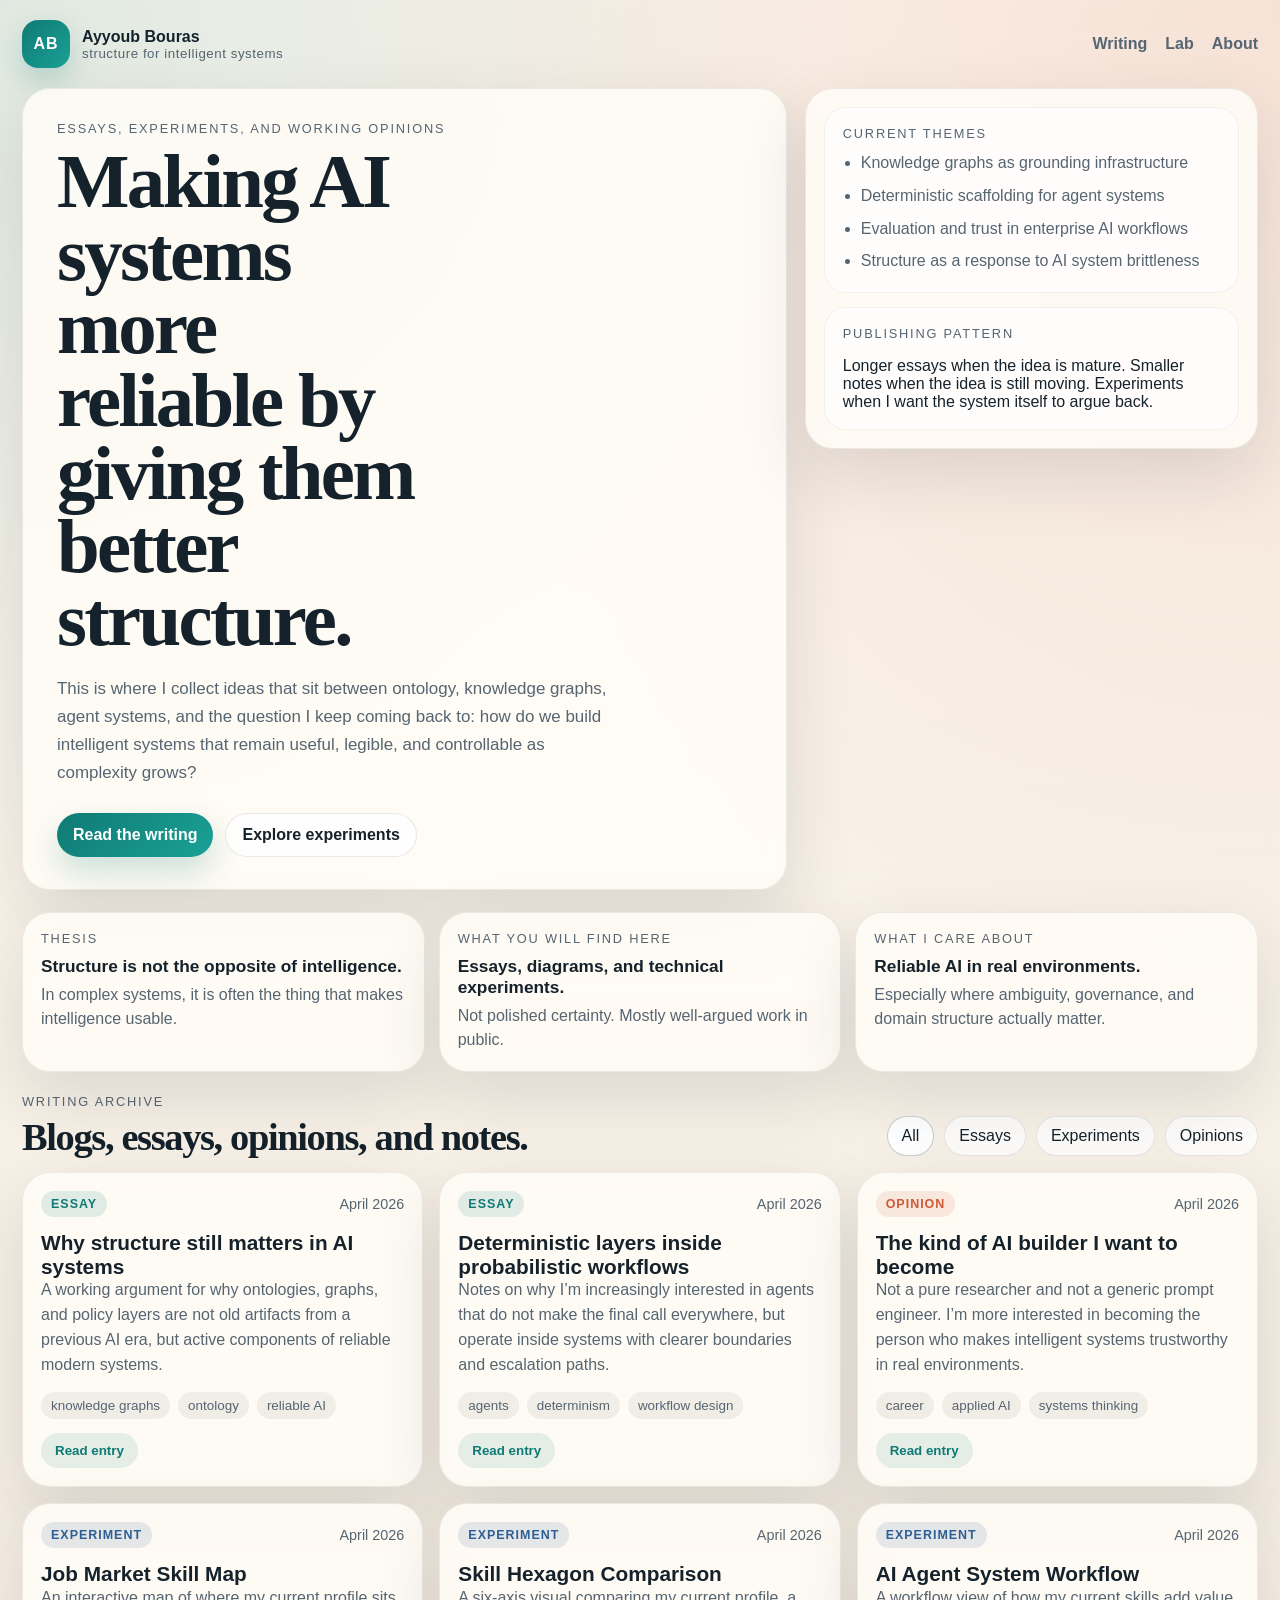
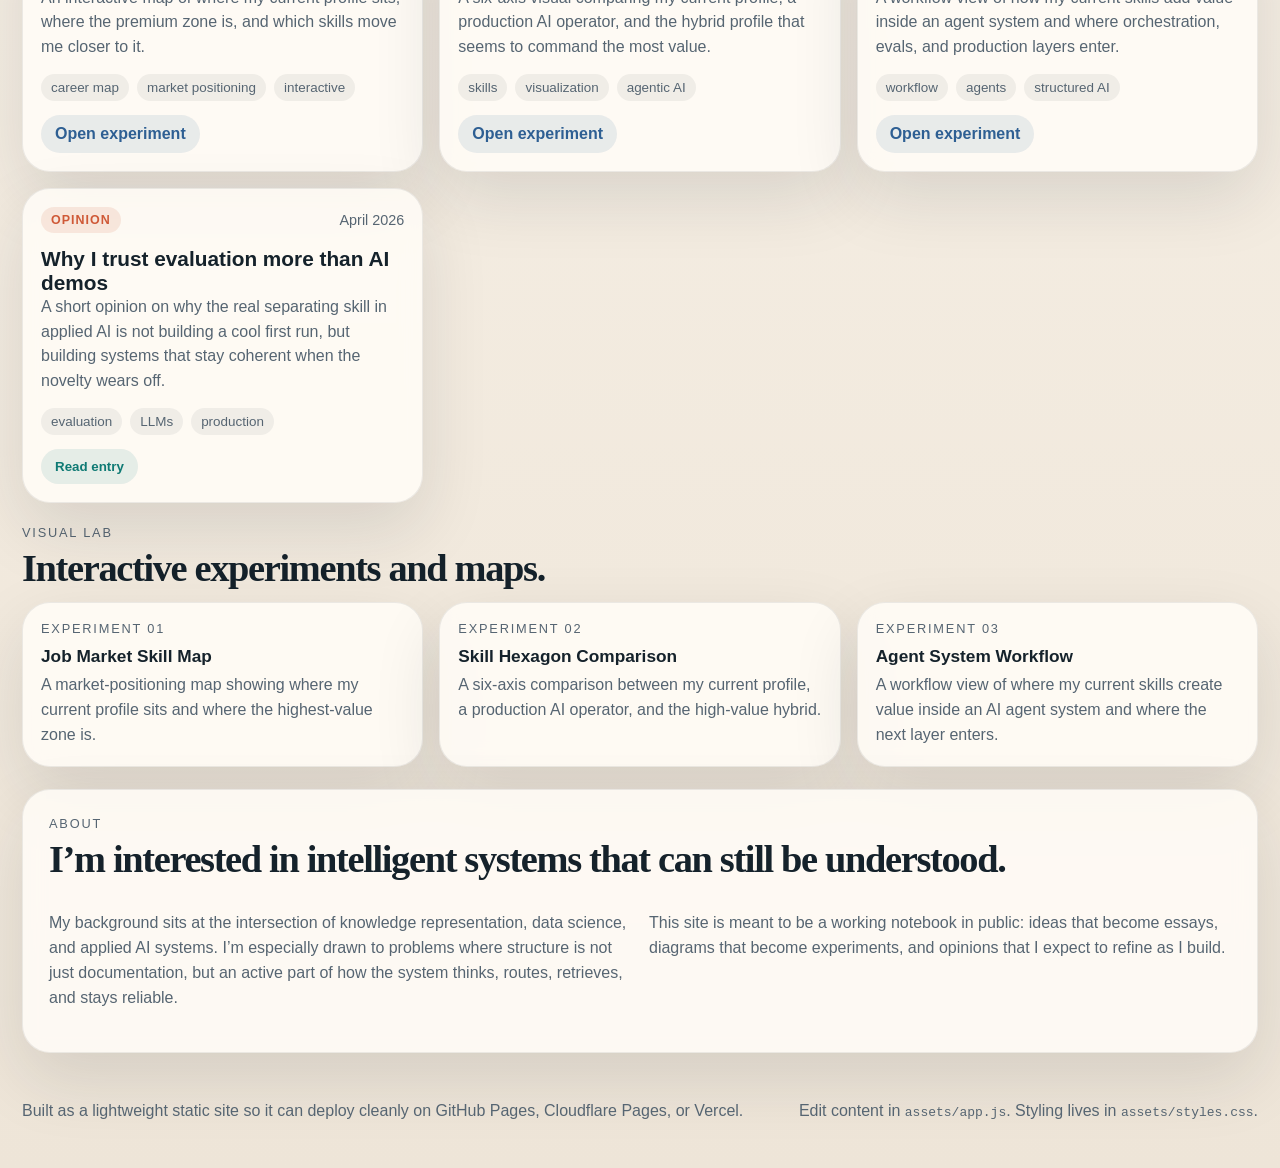
==== index.html @ 04e70857 "Add files via upload" ====
<!doctype html>
<html lang="en">
<head>
  <meta charset="utf-8">
  <meta name="viewport" content="width=device-width, initial-scale=1">
  <title>Ayyoub Bouras | Blogs, Experiments, Opinions</title>
  <meta name="description" content="A personal site for essays, experiments, and opinions on knowledge graphs, structured AI systems, and intelligent workflows.">
  <meta name="theme-color" content="#0f7a74">
  <meta property="og:title" content="Ayyoub Bouras | Blogs, Experiments, Opinions">
  <meta property="og:description" content="Essays, experiments, and opinions on knowledge graphs, structured AI systems, and intelligent workflows.">
  <meta property="og:type" content="website">
  <meta property="og:url" content="https://ayyoubbouras.github.io/">
  <link rel="canonical" href="https://ayyoubbouras.github.io/">
  <link rel="icon" href="favicon.svg" type="image/svg+xml">
  <link rel="stylesheet" href="assets/styles.css">
  <script defer src="assets/app.js"></script>
</head>
<body>
  <div class="page-noise" aria-hidden="true"></div>

  <header class="site-header">
    <a class="brand" href="#top">
      <span class="brand-mark">AB</span>
      <span class="brand-copy">
        <strong>Ayyoub Bouras</strong>
        <small>structure for intelligent systems</small>
      </span>
    </a>

    <nav class="site-nav" aria-label="Primary">
      <a href="#writing">Writing</a>
      <a href="#lab">Lab</a>
      <a href="#about">About</a>
    </nav>
  </header>

  <main id="top">
    <section class="hero">
      <div class="hero-copy">
        <p class="eyebrow">Essays, experiments, and working opinions</p>
        <h1>Making AI systems more reliable by giving them better structure.</h1>
        <p class="hero-text">
          This is where I collect ideas that sit between ontology, knowledge graphs, agent systems,
          and the question I keep coming back to: how do we build intelligent systems that remain
          useful, legible, and controllable as complexity grows?
        </p>

        <div class="hero-actions">
          <a class="button button-primary" href="#writing">Read the writing</a>
          <a class="button button-secondary" href="#lab">Explore experiments</a>
        </div>
      </div>

      <aside class="hero-panel">
        <div class="signal-card">
          <p class="eyebrow">Current themes</p>
          <ul class="signal-list">
            <li>Knowledge graphs as grounding infrastructure</li>
            <li>Deterministic scaffolding for agent systems</li>
            <li>Evaluation and trust in enterprise AI workflows</li>
            <li>Structure as a response to AI system brittleness</li>
          </ul>
        </div>

        <div class="signal-card">
          <p class="eyebrow">Publishing pattern</p>
          <p>
            Longer essays when the idea is mature. Smaller notes when the idea is still moving.
            Experiments when I want the system itself to argue back.
          </p>
        </div>
      </aside>
    </section>

    <section class="strip">
      <article class="strip-card">
        <p class="eyebrow">Thesis</p>
        <strong>Structure is not the opposite of intelligence.</strong>
        <span>In complex systems, it is often the thing that makes intelligence usable.</span>
      </article>
      <article class="strip-card">
        <p class="eyebrow">What you will find here</p>
        <strong>Essays, diagrams, and technical experiments.</strong>
        <span>Not polished certainty. Mostly well-argued work in public.</span>
      </article>
      <article class="strip-card">
        <p class="eyebrow">What I care about</p>
        <strong>Reliable AI in real environments.</strong>
        <span>Especially where ambiguity, governance, and domain structure actually matter.</span>
      </article>
    </section>

    <section class="writing-section" id="writing">
      <div class="section-heading">
        <div>
          <p class="eyebrow">Writing archive</p>
          <h2>Blogs, essays, opinions, and notes.</h2>
        </div>
        <div class="filters" id="filters" role="tablist" aria-label="Writing filters">
          <button class="active" data-filter="all" type="button">All</button>
          <button data-filter="essay" type="button">Essays</button>
          <button data-filter="experiment" type="button">Experiments</button>
          <button data-filter="opinion" type="button">Opinions</button>
        </div>
      </div>

      <div class="writing-grid" id="writingGrid"></div>
    </section>

    <section class="lab-section" id="lab">
      <div class="section-heading">
        <div>
          <p class="eyebrow">Visual lab</p>
          <h2>Interactive experiments and maps.</h2>
        </div>
      </div>

      <div class="lab-grid">
        <a class="lab-card" href="experiments/job_market_skill_map.html">
          <p class="eyebrow">Experiment 01</p>
          <strong>Job Market Skill Map</strong>
          <span>A market-positioning map showing where my current profile sits and where the highest-value zone is.</span>
        </a>

        <a class="lab-card" href="experiments/skill_hexagon_comparison.html">
          <p class="eyebrow">Experiment 02</p>
          <strong>Skill Hexagon Comparison</strong>
          <span>A six-axis comparison between my current profile, a production AI operator, and the high-value hybrid.</span>
        </a>

        <a class="lab-card" href="experiments/agent_system_skill_workflow.html">
          <p class="eyebrow">Experiment 03</p>
          <strong>Agent System Workflow</strong>
          <span>A workflow view of where my current skills create value inside an AI agent system and where the next layer enters.</span>
        </a>
      </div>
    </section>

    <section class="about-section" id="about">
      <div class="about-card">
        <div>
          <p class="eyebrow">About</p>
          <h2>I’m interested in intelligent systems that can still be understood.</h2>
        </div>
        <div class="about-columns">
          <p>
            My background sits at the intersection of knowledge representation, data science,
            and applied AI systems. I’m especially drawn to problems where structure is not just
            documentation, but an active part of how the system thinks, routes, retrieves, and
            stays reliable.
          </p>
          <p>
            This site is meant to be a working notebook in public: ideas that become essays,
            diagrams that become experiments, and opinions that I expect to refine as I build.
          </p>
        </div>
      </div>
    </section>
  </main>

  <footer class="site-footer">
    <p>Built as a lightweight static site so it can deploy cleanly on GitHub Pages, Cloudflare Pages, or Vercel.</p>
    <p>Edit content in <code>assets/app.js</code>. Styling lives in <code>assets/styles.css</code>.</p>
  </footer>

  <dialog class="entry-dialog" id="entryDialog">
    <button class="dialog-close" id="dialogClose" aria-label="Close entry">Close</button>
    <article class="dialog-article">
      <p class="eyebrow" id="dialogType"></p>
      <h3 id="dialogTitle"></h3>
      <p class="dialog-meta" id="dialogMeta"></p>
      <div class="dialog-tags" id="dialogTags"></div>
      <div class="dialog-body" id="dialogBody"></div>
    </article>
  </dialog>
</body>
</html>
---- assets/styles.css ----
:root {
  --bg: #f6f0e5;
  --paper: rgba(255, 252, 246, 0.88);
  --paper-strong: #fffaf2;
  --text: #15222b;
  --muted: #566572;
  --line: rgba(21, 34, 43, 0.10);
  --accent: #0f7a74;
  --accent-warm: #cf5937;
  --accent-cool: #2e5f93;
  --shadow: 0 26px 68px rgba(21, 34, 43, 0.12);
  --max: 1360px;
}

* {
  box-sizing: border-box;
}

html {
  scroll-behavior: smooth;
}

body {
  margin: 0;
  min-height: 100vh;
  color: var(--text);
  font-family: "Avenir Next", "Trebuchet MS", "Gill Sans", sans-serif;
  background:
    radial-gradient(circle at top left, rgba(15, 122, 116, 0.12), transparent 28%),
    radial-gradient(circle at top right, rgba(207, 89, 55, 0.14), transparent 34%),
    linear-gradient(180deg, #fdf8f0 0%, #eee5d8 100%);
}

.page-noise {
  position: fixed;
  inset: 0;
  pointer-events: none;
  opacity: 0.22;
  background-image:
    linear-gradient(rgba(255, 255, 255, 0.2) 1px, transparent 1px),
    linear-gradient(90deg, rgba(255, 255, 255, 0.12) 1px, transparent 1px);
  background-size: 36px 36px;
  mask-image: linear-gradient(180deg, rgba(0,0,0,0.9), rgba(0,0,0,0.35));
}

.site-header,
main,
.site-footer {
  position: relative;
  z-index: 1;
}

.site-header {
  max-width: var(--max);
  margin: 0 auto;
  padding: 20px 22px 12px;
  display: flex;
  justify-content: space-between;
  align-items: center;
  gap: 18px;
}

.brand {
  display: inline-flex;
  align-items: center;
  gap: 12px;
  text-decoration: none;
  color: inherit;
}

.brand-mark {
  width: 48px;
  height: 48px;
  display: grid;
  place-items: center;
  border-radius: 16px;
  background: linear-gradient(135deg, var(--accent), #1aa196);
  color: white;
  font-weight: 800;
  letter-spacing: 0.06em;
  box-shadow: 0 12px 28px rgba(15, 122, 116, 0.22);
}

.brand-copy {
  display: grid;
}

.brand-copy strong {
  font-size: 1rem;
}

.brand-copy small {
  color: var(--muted);
  letter-spacing: 0.04em;
  text-transform: lowercase;
}

.site-nav {
  display: flex;
  gap: 18px;
  flex-wrap: wrap;
}

.site-nav a {
  color: var(--muted);
  text-decoration: none;
  font-weight: 600;
}

main {
  max-width: var(--max);
  margin: 0 auto;
  padding: 8px 22px 0;
}

.hero,
.strip,
.writing-section,
.lab-section,
.about-section {
  margin-bottom: 22px;
}

.hero {
  display: grid;
  grid-template-columns: 1.35fr 0.8fr;
  gap: 18px;
  align-items: start;
}

.hero-copy,
.hero-panel,
.strip-card,
.lab-card,
.about-card,
.entry-card {
  background: var(--paper);
  border: 1px solid rgba(21, 34, 43, 0.08);
  border-radius: 28px;
  box-shadow: var(--shadow);
  backdrop-filter: blur(10px);
}

.hero-copy {
  padding: 32px 34px;
}

.eyebrow {
  margin: 0 0 10px;
  font-size: 0.8rem;
  text-transform: uppercase;
  letter-spacing: 0.14em;
  color: var(--muted);
}

.hero-copy h1,
.section-heading h2,
.about-card h2 {
  margin: 0;
  font-family: "Baskerville", "Palatino Linotype", serif;
  letter-spacing: -0.035em;
  line-height: 0.95;
}

.hero-copy h1 {
  font-size: clamp(2.6rem, 6vw, 5.6rem);
  max-width: 10ch;
}

.hero-text {
  margin: 18px 0 0;
  max-width: 60ch;
  font-size: 1.06rem;
  line-height: 1.65;
  color: var(--muted);
}

.hero-actions {
  display: flex;
  gap: 12px;
  margin-top: 26px;
  flex-wrap: wrap;
}

.button {
  display: inline-flex;
  align-items: center;
  justify-content: center;
  padding: 12px 16px;
  border-radius: 999px;
  text-decoration: none;
  font-weight: 700;
  transition: transform 160ms ease, box-shadow 160ms ease, background 160ms ease;
}

.button:hover {
  transform: translateY(-1px);
}

.button-primary {
  background: linear-gradient(135deg, var(--accent), #1aa196);
  color: white;
  box-shadow: 0 14px 32px rgba(15, 122, 116, 0.22);
}

.button-secondary {
  background: rgba(255, 255, 255, 0.88);
  border: 1px solid rgba(21, 34, 43, 0.10);
  color: var(--text);
}

.hero-panel {
  padding: 18px;
  display: grid;
  gap: 14px;
}

.signal-card {
  padding: 18px;
  border-radius: 22px;
  background: rgba(255, 255, 255, 0.66);
  border: 1px solid rgba(21, 34, 43, 0.06);
}

.signal-card p:last-child {
  margin-bottom: 0;
}

.signal-list {
  margin: 0;
  padding-left: 18px;
  color: var(--muted);
  line-height: 1.55;
}

.signal-list li + li {
  margin-top: 8px;
}

.strip {
  display: grid;
  grid-template-columns: repeat(3, minmax(0, 1fr));
  gap: 14px;
}

.strip-card {
  padding: 18px;
}

.strip-card strong,
.lab-card strong {
  display: block;
  margin-bottom: 6px;
  font-size: 1.08rem;
}

.strip-card span,
.lab-card span,
.about-columns p,
.entry-summary,
.site-footer p {
  color: var(--muted);
  line-height: 1.55;
}

.section-heading {
  display: flex;
  justify-content: space-between;
  align-items: end;
  gap: 18px;
  margin-bottom: 16px;
}

.section-heading h2,
.about-card h2 {
  font-size: clamp(1.8rem, 3vw, 3rem);
}

.filters {
  display: flex;
  flex-wrap: wrap;
  gap: 10px;
}

.filters button {
  appearance: none;
  border: 1px solid rgba(21, 34, 43, 0.10);
  background: rgba(255, 255, 255, 0.78);
  color: var(--text);
  border-radius: 999px;
  padding: 10px 14px;
  font: inherit;
  cursor: pointer;
  transition: background 140ms ease, border-color 140ms ease, opacity 140ms ease;
}

.filters button.active {
  background: white;
  border-color: rgba(21, 34, 43, 0.22);
}

.writing-grid {
  display: grid;
  grid-template-columns: repeat(3, minmax(0, 1fr));
  gap: 16px;
}

.entry-card {
  padding: 18px;
  display: grid;
  gap: 14px;
  min-height: 250px;
  transition: transform 180ms ease, box-shadow 180ms ease, opacity 180ms ease;
}

.entry-card:hover {
  transform: translateY(-3px);
  box-shadow: 0 32px 84px rgba(21, 34, 43, 0.14);
}

.entry-meta {
  display: flex;
  justify-content: space-between;
  gap: 12px;
  align-items: center;
  color: var(--muted);
  font-size: 0.9rem;
}

.entry-type {
  display: inline-flex;
  align-items: center;
  padding: 6px 10px;
  border-radius: 999px;
  font-size: 0.78rem;
  text-transform: uppercase;
  letter-spacing: 0.08em;
  font-weight: 700;
}

.entry-type[data-type="essay"] {
  background: rgba(15, 122, 116, 0.12);
  color: var(--accent);
}

.entry-type[data-type="experiment"] {
  background: rgba(46, 95, 147, 0.12);
  color: var(--accent-cool);
}

.entry-type[data-type="opinion"] {
  background: rgba(207, 89, 55, 0.12);
  color: var(--accent-warm);
}

.entry-card h3 {
  margin: 0;
  font-size: 1.3rem;
  line-height: 1.15;
}

.entry-summary {
  margin: 0;
}

.entry-tags,
.dialog-tags {
  display: flex;
  flex-wrap: wrap;
  gap: 8px;
}

.tag {
  display: inline-flex;
  align-items: center;
  padding: 6px 10px;
  border-radius: 999px;
  background: rgba(21, 34, 43, 0.06);
  color: var(--muted);
  font-size: 0.84rem;
}

.entry-actions {
  margin-top: auto;
  display: flex;
  justify-content: space-between;
  align-items: center;
  gap: 12px;
}

.entry-link,
.entry-open {
  display: inline-flex;
  align-items: center;
  justify-content: center;
  border-radius: 999px;
  padding: 10px 14px;
  text-decoration: none;
  font-weight: 700;
  cursor: pointer;
}

.entry-link {
  background: rgba(46, 95, 147, 0.10);
  color: var(--accent-cool);
}

.entry-open {
  background: rgba(15, 122, 116, 0.10);
  color: var(--accent);
  border: 0;
}

.lab-grid {
  display: grid;
  grid-template-columns: repeat(3, minmax(0, 1fr));
  gap: 16px;
}

.lab-card {
  padding: 18px;
  text-decoration: none;
  color: inherit;
  transition: transform 180ms ease, box-shadow 180ms ease;
}

.lab-card:hover {
  transform: translateY(-3px);
  box-shadow: 0 32px 84px rgba(21, 34, 43, 0.14);
}

.about-card {
  padding: 26px;
}

.about-columns {
  display: grid;
  grid-template-columns: repeat(2, minmax(0, 1fr));
  gap: 18px;
  margin-top: 18px;
}

.site-footer {
  max-width: var(--max);
  margin: 0 auto;
  padding: 8px 22px 28px;
  display: flex;
  justify-content: space-between;
  gap: 16px;
  flex-wrap: wrap;
}

.entry-dialog {
  width: min(860px, calc(100vw - 28px));
  border: 0;
  padding: 0;
  border-radius: 28px;
  box-shadow: 0 42px 120px rgba(21, 34, 43, 0.26);
  background: var(--paper-strong);
}

.entry-dialog::backdrop {
  background: rgba(21, 34, 43, 0.42);
  backdrop-filter: blur(4px);
}

.dialog-close {
  position: absolute;
  top: 18px;
  right: 18px;
  border: 1px solid rgba(21, 34, 43, 0.10);
  background: white;
  color: var(--text);
  border-radius: 999px;
  padding: 10px 14px;
  font: inherit;
  cursor: pointer;
}

.dialog-article {
  padding: 34px;
}

.dialog-article h3 {
  margin: 0;
  font-family: "Baskerville", "Palatino Linotype", serif;
  font-size: clamp(2rem, 4vw, 3rem);
  line-height: 0.96;
  letter-spacing: -0.03em;
}

.dialog-meta {
  margin: 10px 0 14px;
  color: var(--muted);
}

.dialog-body {
  margin-top: 18px;
  color: var(--text);
  line-height: 1.72;
}

.dialog-body p {
  margin: 0 0 16px;
}

.hidden {
  display: none;
}

@media (max-width: 1100px) {
  .hero,
  .strip,
  .writing-grid,
  .lab-grid,
  .about-columns {
    grid-template-columns: 1fr;
  }

  .section-heading {
    align-items: start;
    flex-direction: column;
  }
}

@media (max-width: 760px) {
  .site-header,
  main,
  .site-footer {
    padding-left: 14px;
    padding-right: 14px;
  }

  .hero-copy,
  .hero-panel,
  .strip-card,
  .lab-card,
  .about-card,
  .entry-card,
  .dialog-article {
    padding: 20px;
  }

  .site-header {
    flex-direction: column;
    align-items: start;
  }

  .hero-copy h1 {
    max-width: 12ch;
  }
}
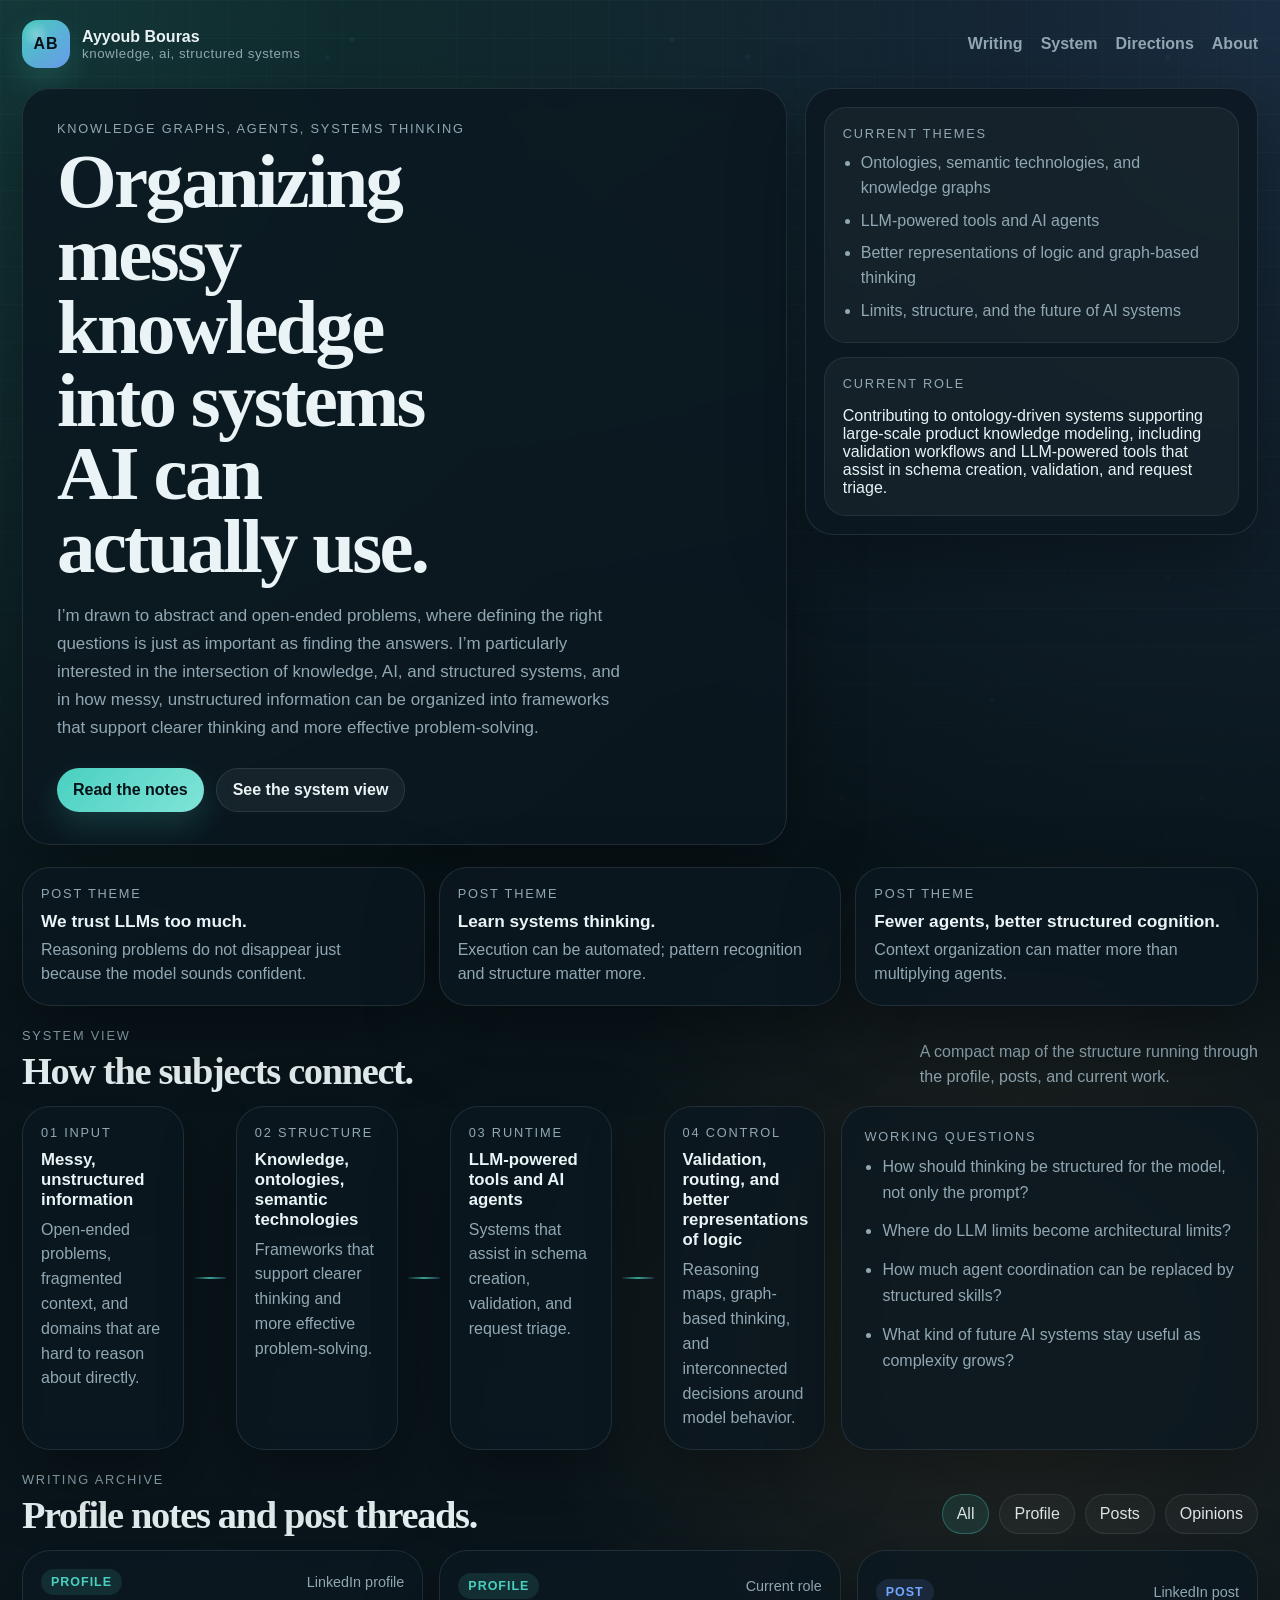
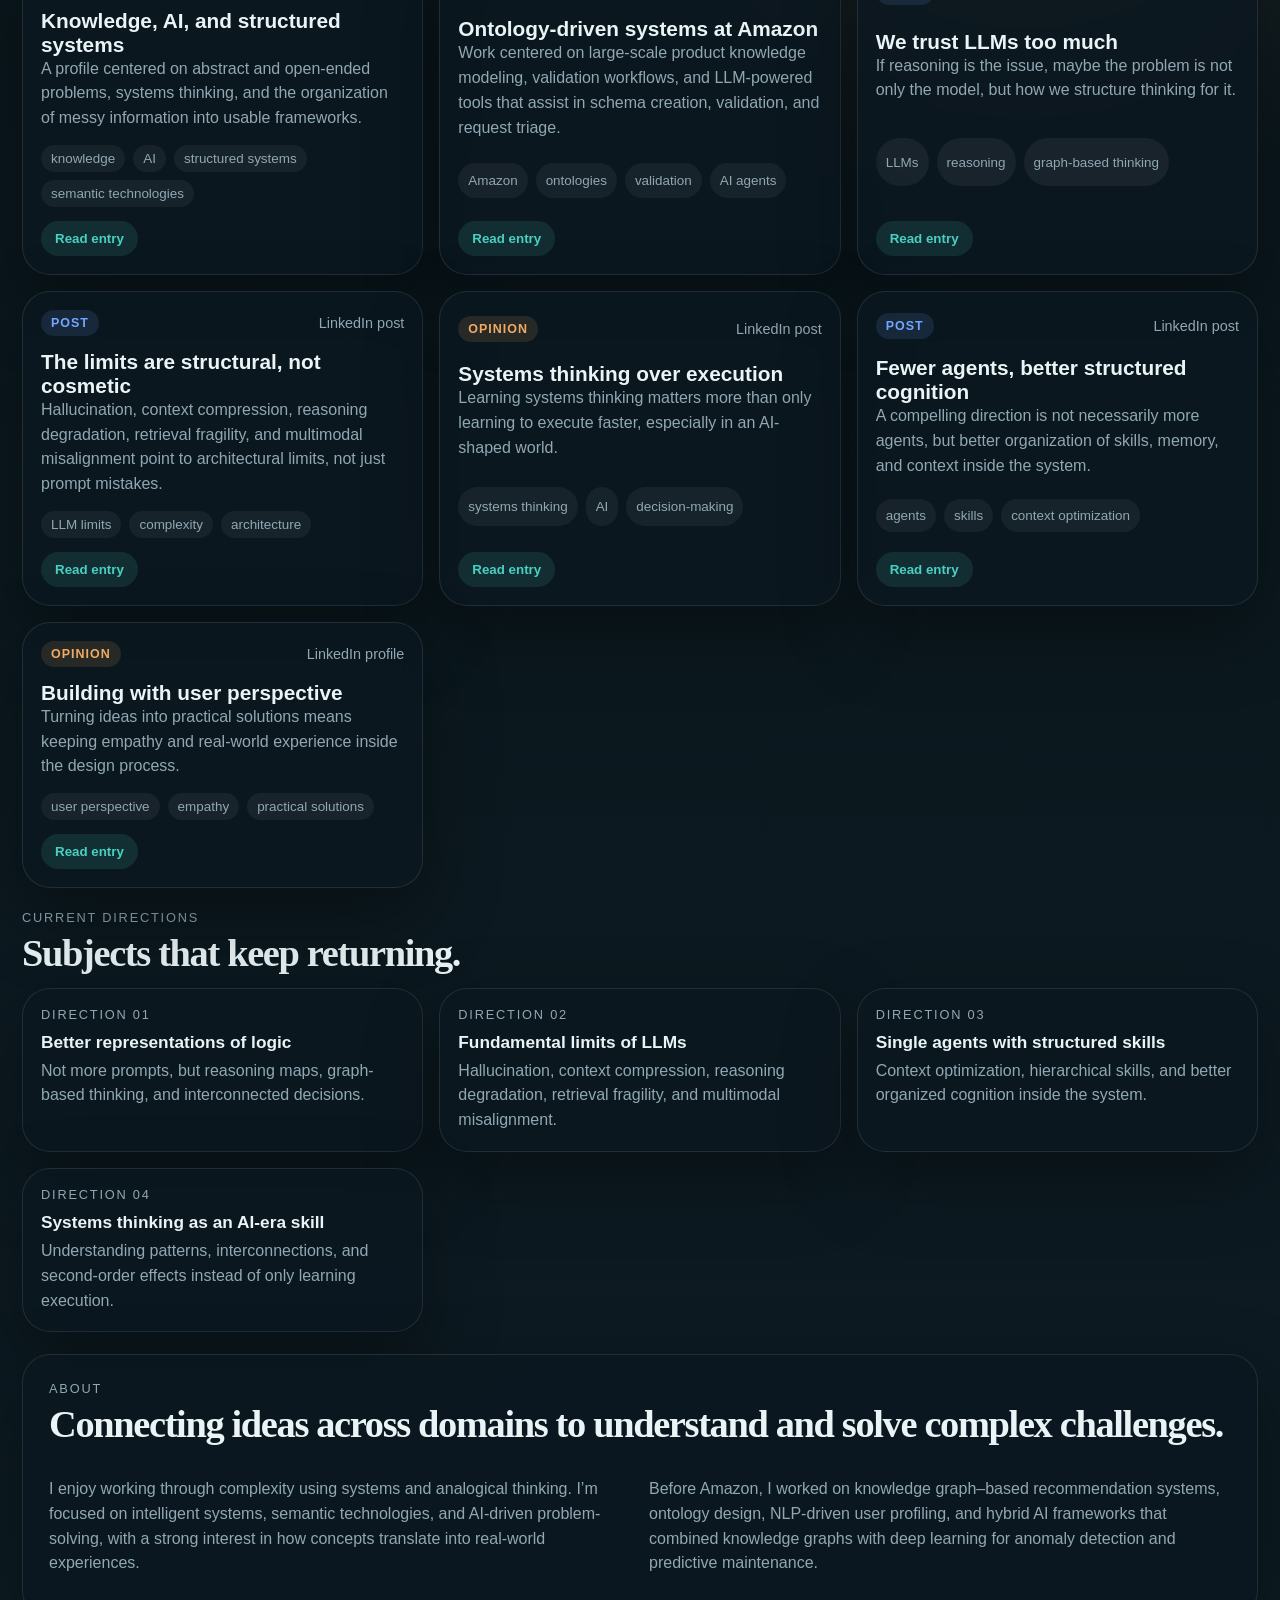
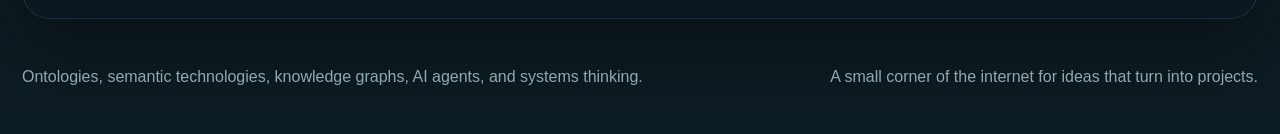
==== commit ab11e966: "Add files via upload" ====
--- a/index.html
+++ b/index.html
@@ -3,14 +3,12 @@
 <head>
   <meta charset="utf-8">
   <meta name="viewport" content="width=device-width, initial-scale=1">
-  <title>Ayyoub Bouras | Blogs, Experiments, Opinions</title>
-  <meta name="description" content="A personal site for essays, experiments, and opinions on knowledge graphs, structured AI systems, and intelligent workflows.">
-  <meta name="theme-color" content="#0f7a74">
-  <meta property="og:title" content="Ayyoub Bouras | Blogs, Experiments, Opinions">
-  <meta property="og:description" content="Essays, experiments, and opinions on knowledge graphs, structured AI systems, and intelligent workflows.">
+  <title>Ayyoub Bouras | Knowledge, AI, Structured Systems</title>
+  <meta name="description" content="Ontologies, semantic technologies, knowledge graphs, AI agents, and notes on the limits and future of LLM-based systems.">
+  <meta name="theme-color" content="#10232d">
+  <meta property="og:title" content="Ayyoub Bouras | Knowledge, AI, Structured Systems">
+  <meta property="og:description" content="Ontologies, semantic technologies, knowledge graphs, AI agents, and notes on the limits and future of LLM-based systems.">
   <meta property="og:type" content="website">
-  <meta property="og:url" content="https://ayyoubbouras.github.io/">
-  <link rel="canonical" href="https://ayyoubbouras.github.io/">
   <link rel="icon" href="favicon.svg" type="image/svg+xml">
   <link rel="stylesheet" href="assets/styles.css">
   <script defer src="assets/app.js"></script>
@@ -23,13 +21,14 @@
       <span class="brand-mark">AB</span>
       <span class="brand-copy">
         <strong>Ayyoub Bouras</strong>
-        <small>structure for intelligent systems</small>
+        <small>knowledge, AI, structured systems</small>
       </span>
     </a>
 
     <nav class="site-nav" aria-label="Primary">
       <a href="#writing">Writing</a>
-      <a href="#lab">Lab</a>
+      <a href="#system">System</a>
+      <a href="#directions">Directions</a>
       <a href="#about">About</a>
     </nav>
   </header>
@@ -37,17 +36,18 @@
   <main id="top">
     <section class="hero">
       <div class="hero-copy">
-        <p class="eyebrow">Essays, experiments, and working opinions</p>
-        <h1>Making AI systems more reliable by giving them better structure.</h1>
+        <p class="eyebrow">Knowledge graphs, agents, systems thinking</p>
+        <h1>Organizing messy knowledge into systems AI can actually use.</h1>
         <p class="hero-text">
-          This is where I collect ideas that sit between ontology, knowledge graphs, agent systems,
-          and the question I keep coming back to: how do we build intelligent systems that remain
-          useful, legible, and controllable as complexity grows?
+          I’m drawn to abstract and open-ended problems, where defining the right questions is just
+          as important as finding the answers. I’m particularly interested in the intersection of
+          knowledge, AI, and structured systems, and in how messy, unstructured information can be
+          organized into frameworks that support clearer thinking and more effective problem-solving.
         </p>
 
         <div class="hero-actions">
-          <a class="button button-primary" href="#writing">Read the writing</a>
-          <a class="button button-secondary" href="#lab">Explore experiments</a>
+          <a class="button button-primary" href="#writing">Read the notes</a>
+          <a class="button button-secondary" href="#system">See the system view</a>
         </div>
       </div>
 
@@ -55,18 +55,19 @@
         <div class="signal-card">
           <p class="eyebrow">Current themes</p>
           <ul class="signal-list">
-            <li>Knowledge graphs as grounding infrastructure</li>
-            <li>Deterministic scaffolding for agent systems</li>
-            <li>Evaluation and trust in enterprise AI workflows</li>
-            <li>Structure as a response to AI system brittleness</li>
+            <li>Ontologies, semantic technologies, and knowledge graphs</li>
+            <li>LLM-powered tools and AI agents</li>
+            <li>Better representations of logic and graph-based thinking</li>
+            <li>Limits, structure, and the future of AI systems</li>
           </ul>
         </div>
 
         <div class="signal-card">
-          <p class="eyebrow">Publishing pattern</p>
+          <p class="eyebrow">Current role</p>
           <p>
-            Longer essays when the idea is mature. Smaller notes when the idea is still moving.
-            Experiments when I want the system itself to argue back.
+            Contributing to ontology-driven systems supporting large-scale product knowledge
+            modeling, including validation workflows and LLM-powered tools that assist in schema
+            creation, validation, and request triage.
           </p>
         </div>
       </aside>
@@ -74,32 +75,88 @@
 
     <section class="strip">
       <article class="strip-card">
-        <p class="eyebrow">Thesis</p>
-        <strong>Structure is not the opposite of intelligence.</strong>
-        <span>In complex systems, it is often the thing that makes intelligence usable.</span>
+        <p class="eyebrow">Post theme</p>
+        <strong>We trust LLMs too much.</strong>
+        <span>Reasoning problems do not disappear just because the model sounds confident.</span>
       </article>
       <article class="strip-card">
-        <p class="eyebrow">What you will find here</p>
-        <strong>Essays, diagrams, and technical experiments.</strong>
-        <span>Not polished certainty. Mostly well-argued work in public.</span>
+        <p class="eyebrow">Post theme</p>
+        <strong>Learn systems thinking.</strong>
+        <span>Execution can be automated; pattern recognition and structure matter more.</span>
       </article>
       <article class="strip-card">
-        <p class="eyebrow">What I care about</p>
-        <strong>Reliable AI in real environments.</strong>
-        <span>Especially where ambiguity, governance, and domain structure actually matter.</span>
+        <p class="eyebrow">Post theme</p>
+        <strong>Fewer agents, better structured cognition.</strong>
+        <span>Context organization can matter more than multiplying agents.</span>
       </article>
+    </section>
+
+    <section class="system-section" id="system">
+      <div class="section-heading">
+        <div>
+          <p class="eyebrow">System view</p>
+          <h2>How the subjects connect.</h2>
+        </div>
+        <p class="section-note">
+          A compact map of the structure running through the profile, posts, and current work.
+        </p>
+      </div>
+
+      <div class="system-layout">
+        <div class="system-flow">
+          <article class="system-node">
+            <p class="eyebrow">01 Input</p>
+            <strong>Messy, unstructured information</strong>
+            <span>Open-ended problems, fragmented context, and domains that are hard to reason about directly.</span>
+          </article>
+
+          <div class="system-link" aria-hidden="true"></div>
+
+          <article class="system-node">
+            <p class="eyebrow">02 Structure</p>
+            <strong>Knowledge, ontologies, semantic technologies</strong>
+            <span>Frameworks that support clearer thinking and more effective problem-solving.</span>
+          </article>
+
+          <div class="system-link" aria-hidden="true"></div>
+
+          <article class="system-node">
+            <p class="eyebrow">03 Runtime</p>
+            <strong>LLM-powered tools and AI agents</strong>
+            <span>Systems that assist in schema creation, validation, and request triage.</span>
+          </article>
+
+          <div class="system-link" aria-hidden="true"></div>
+
+          <article class="system-node">
+            <p class="eyebrow">04 Control</p>
+            <strong>Validation, routing, and better representations of logic</strong>
+            <span>Reasoning maps, graph-based thinking, and interconnected decisions around model behavior.</span>
+          </article>
+        </div>
+
+        <aside class="question-panel">
+          <p class="eyebrow">Working questions</p>
+          <ul class="question-list">
+            <li>How should thinking be structured for the model, not only the prompt?</li>
+            <li>Where do LLM limits become architectural limits?</li>
+            <li>How much agent coordination can be replaced by structured skills?</li>
+            <li>What kind of future AI systems stay useful as complexity grows?</li>
+          </ul>
+        </aside>
+      </div>
     </section>
 
     <section class="writing-section" id="writing">
       <div class="section-heading">
         <div>
           <p class="eyebrow">Writing archive</p>
-          <h2>Blogs, essays, opinions, and notes.</h2>
+          <h2>Profile notes and post threads.</h2>
         </div>
         <div class="filters" id="filters" role="tablist" aria-label="Writing filters">
           <button class="active" data-filter="all" type="button">All</button>
-          <button data-filter="essay" type="button">Essays</button>
-          <button data-filter="experiment" type="button">Experiments</button>
+          <button data-filter="profile" type="button">Profile</button>
+          <button data-filter="post" type="button">Posts</button>
           <button data-filter="opinion" type="button">Opinions</button>
         </div>
       </div>
@@ -107,32 +164,38 @@
       <div class="writing-grid" id="writingGrid"></div>
     </section>
 
-    <section class="lab-section" id="lab">
+    <section class="lab-section" id="directions">
       <div class="section-heading">
         <div>
-          <p class="eyebrow">Visual lab</p>
-          <h2>Interactive experiments and maps.</h2>
+          <p class="eyebrow">Current directions</p>
+          <h2>Subjects that keep returning.</h2>
         </div>
       </div>
 
       <div class="lab-grid">
-        <a class="lab-card" href="experiments/job_market_skill_map.html">
-          <p class="eyebrow">Experiment 01</p>
-          <strong>Job Market Skill Map</strong>
-          <span>A market-positioning map showing where my current profile sits and where the highest-value zone is.</span>
-        </a>
-
-        <a class="lab-card" href="experiments/skill_hexagon_comparison.html">
-          <p class="eyebrow">Experiment 02</p>
-          <strong>Skill Hexagon Comparison</strong>
-          <span>A six-axis comparison between my current profile, a production AI operator, and the high-value hybrid.</span>
-        </a>
-
-        <a class="lab-card" href="experiments/agent_system_skill_workflow.html">
-          <p class="eyebrow">Experiment 03</p>
-          <strong>Agent System Workflow</strong>
-          <span>A workflow view of where my current skills create value inside an AI agent system and where the next layer enters.</span>
-        </a>
+        <article class="lab-card">
+          <p class="eyebrow">Direction 01</p>
+          <strong>Better representations of logic</strong>
+          <span>Not more prompts, but reasoning maps, graph-based thinking, and interconnected decisions.</span>
+        </article>
+
+        <article class="lab-card">
+          <p class="eyebrow">Direction 02</p>
+          <strong>Fundamental limits of LLMs</strong>
+          <span>Hallucination, context compression, reasoning degradation, retrieval fragility, and multimodal misalignment.</span>
+        </article>
+
+        <article class="lab-card">
+          <p class="eyebrow">Direction 03</p>
+          <strong>Single agents with structured skills</strong>
+          <span>Context optimization, hierarchical skills, and better organized cognition inside the system.</span>
+        </article>
+
+        <article class="lab-card">
+          <p class="eyebrow">Direction 04</p>
+          <strong>Systems thinking as an AI-era skill</strong>
+          <span>Understanding patterns, interconnections, and second-order effects instead of only learning execution.</span>
+        </article>
       </div>
     </section>
 
@@ -140,18 +203,18 @@
       <div class="about-card">
         <div>
           <p class="eyebrow">About</p>
-          <h2>I’m interested in intelligent systems that can still be understood.</h2>
+          <h2>Connecting ideas across domains to understand and solve complex challenges.</h2>
         </div>
         <div class="about-columns">
           <p>
-            My background sits at the intersection of knowledge representation, data science,
-            and applied AI systems. I’m especially drawn to problems where structure is not just
-            documentation, but an active part of how the system thinks, routes, retrieves, and
-            stays reliable.
+            I enjoy working through complexity using systems and analogical thinking. I’m focused
+            on intelligent systems, semantic technologies, and AI-driven problem-solving, with a
+            strong interest in how concepts translate into real-world experiences.
           </p>
           <p>
-            This site is meant to be a working notebook in public: ideas that become essays,
-            diagrams that become experiments, and opinions that I expect to refine as I build.
+            Before Amazon, I worked on knowledge graph–based recommendation systems, ontology design,
+            NLP-driven user profiling, and hybrid AI frameworks that combined knowledge graphs with
+            deep learning for anomaly detection and predictive maintenance.
           </p>
         </div>
       </div>
@@ -159,8 +222,8 @@
   </main>
 
   <footer class="site-footer">
-    <p>Built as a lightweight static site so it can deploy cleanly on GitHub Pages, Cloudflare Pages, or Vercel.</p>
-    <p>Edit content in <code>assets/app.js</code>. Styling lives in <code>assets/styles.css</code>.</p>
+    <p>Ontologies, semantic technologies, knowledge graphs, AI agents, and systems thinking.</p>
+    <p>A small corner of the internet for ideas that turn into projects.</p>
   </footer>
 
   <dialog class="entry-dialog" id="entryDialog">
--- a/assets/styles.css
+++ b/assets/styles.css
@@ -1,14 +1,14 @@
 :root {
-  --bg: #f6f0e5;
-  --paper: rgba(255, 252, 246, 0.88);
-  --paper-strong: #fffaf2;
-  --text: #15222b;
-  --muted: #566572;
-  --line: rgba(21, 34, 43, 0.10);
-  --accent: #0f7a74;
-  --accent-warm: #cf5937;
-  --accent-cool: #2e5f93;
-  --shadow: 0 26px 68px rgba(21, 34, 43, 0.12);
+  --bg: #071217;
+  --paper: rgba(12, 24, 32, 0.82);
+  --paper-strong: #0d1a23;
+  --text: #eaf3f5;
+  --muted: #91a8b3;
+  --line: rgba(145, 168, 179, 0.16);
+  --accent: #49d0c0;
+  --accent-warm: #f0aa63;
+  --accent-cool: #72a7ff;
+  --shadow: 0 28px 72px rgba(0, 0, 0, 0.34);
   --max: 1360px;
 }
 
@@ -26,21 +26,25 @@
   color: var(--text);
   font-family: "Avenir Next", "Trebuchet MS", "Gill Sans", sans-serif;
   background:
-    radial-gradient(circle at top left, rgba(15, 122, 116, 0.12), transparent 28%),
-    radial-gradient(circle at top right, rgba(207, 89, 55, 0.14), transparent 34%),
-    linear-gradient(180deg, #fdf8f0 0%, #eee5d8 100%);
+    radial-gradient(circle at top left, rgba(73, 208, 192, 0.20), transparent 28%),
+    radial-gradient(circle at top right, rgba(114, 167, 255, 0.18), transparent 26%),
+    radial-gradient(circle at 80% 40%, rgba(240, 170, 99, 0.12), transparent 22%),
+    linear-gradient(180deg, #071217 0%, #0a161c 45%, #0d1b22 100%);
 }
 
 .page-noise {
   position: fixed;
   inset: 0;
   pointer-events: none;
-  opacity: 0.22;
+  opacity: 0.42;
   background-image:
-    linear-gradient(rgba(255, 255, 255, 0.2) 1px, transparent 1px),
-    linear-gradient(90deg, rgba(255, 255, 255, 0.12) 1px, transparent 1px);
-  background-size: 36px 36px;
-  mask-image: linear-gradient(180deg, rgba(0,0,0,0.9), rgba(0,0,0,0.35));
+    linear-gradient(rgba(126, 175, 188, 0.12) 1px, transparent 1px),
+    linear-gradient(90deg, rgba(126, 175, 188, 0.08) 1px, transparent 1px),
+    radial-gradient(circle at 10% 18%, rgba(73, 208, 192, 0.18) 0 2px, transparent 3px),
+    radial-gradient(circle at 78% 22%, rgba(114, 167, 255, 0.16) 0 2px, transparent 3px),
+    radial-gradient(circle at 34% 66%, rgba(240, 170, 99, 0.14) 0 2px, transparent 3px);
+  background-size: 38px 38px, 38px 38px, 320px 220px, 420px 260px, 360px 300px;
+  mask-image: linear-gradient(180deg, rgba(0, 0, 0, 0.95), rgba(0, 0, 0, 0.3));
 }
 
 .site-header,
@@ -74,11 +78,13 @@
   display: grid;
   place-items: center;
   border-radius: 16px;
-  background: linear-gradient(135deg, var(--accent), #1aa196);
-  color: white;
+  background:
+    radial-gradient(circle at 30% 30%, rgba(255, 255, 255, 0.28), transparent 28%),
+    linear-gradient(135deg, rgba(73, 208, 192, 0.96), rgba(114, 167, 255, 0.92));
+  color: #071217;
   font-weight: 800;
   letter-spacing: 0.06em;
-  box-shadow: 0 12px 28px rgba(15, 122, 116, 0.22);
+  box-shadow: 0 14px 30px rgba(73, 208, 192, 0.18);
 }
 
 .brand-copy {
@@ -105,6 +111,10 @@
   color: var(--muted);
   text-decoration: none;
   font-weight: 600;
+}
+
+.site-nav a:hover {
+  color: var(--text);
 }
 
 main {
@@ -115,6 +125,7 @@
 
 .hero,
 .strip,
+.system-section,
 .writing-section,
 .lab-section,
 .about-section {
@@ -130,12 +141,14 @@
 
 .hero-copy,
 .hero-panel,
+.system-node,
+.question-panel,
 .strip-card,
 .lab-card,
 .about-card,
 .entry-card {
   background: var(--paper);
-  border: 1px solid rgba(21, 34, 43, 0.08);
+  border: 1px solid var(--line);
   border-radius: 28px;
   box-shadow: var(--shadow);
   backdrop-filter: blur(10px);
@@ -143,6 +156,18 @@
 
 .hero-copy {
   padding: 32px 34px;
+  position: relative;
+  overflow: hidden;
+}
+
+.hero-copy::after {
+  content: "";
+  position: absolute;
+  inset: auto -10% -30% 30%;
+  height: 220px;
+  background:
+    radial-gradient(circle, rgba(73, 208, 192, 0.18) 0, rgba(73, 208, 192, 0) 60%);
+  pointer-events: none;
 }
 
 .eyebrow {
@@ -157,7 +182,7 @@
 .section-heading h2,
 .about-card h2 {
   margin: 0;
-  font-family: "Baskerville", "Palatino Linotype", serif;
+  font-family: "Iowan Old Style", "Palatino Linotype", "Book Antiqua", serif;
   letter-spacing: -0.035em;
   line-height: 0.95;
 }
@@ -198,14 +223,14 @@
 }
 
 .button-primary {
-  background: linear-gradient(135deg, var(--accent), #1aa196);
-  color: white;
-  box-shadow: 0 14px 32px rgba(15, 122, 116, 0.22);
+  background: linear-gradient(135deg, var(--accent), #80e4d8);
+  color: #071217;
+  box-shadow: 0 14px 32px rgba(73, 208, 192, 0.18);
 }
 
 .button-secondary {
-  background: rgba(255, 255, 255, 0.88);
-  border: 1px solid rgba(21, 34, 43, 0.10);
+  background: rgba(255, 255, 255, 0.05);
+  border: 1px solid var(--line);
   color: var(--text);
 }
 
@@ -218,8 +243,8 @@
 .signal-card {
   padding: 18px;
   border-radius: 22px;
-  background: rgba(255, 255, 255, 0.66);
-  border: 1px solid rgba(21, 34, 43, 0.06);
+  background: rgba(255, 255, 255, 0.04);
+  border: 1px solid rgba(145, 168, 179, 0.12);
 }
 
 .signal-card p:last-child {
@@ -256,9 +281,11 @@
 
 .strip-card span,
 .lab-card span,
+.system-node span,
 .about-columns p,
 .entry-summary,
-.site-footer p {
+.site-footer p,
+.section-note {
   color: var(--muted);
   line-height: 1.55;
 }
@@ -276,6 +303,11 @@
   font-size: clamp(1.8rem, 3vw, 3rem);
 }
 
+.section-note {
+  max-width: 38ch;
+  margin: 0;
+}
+
 .filters {
   display: flex;
   flex-wrap: wrap;
@@ -284,8 +316,8 @@
 
 .filters button {
   appearance: none;
-  border: 1px solid rgba(21, 34, 43, 0.10);
-  background: rgba(255, 255, 255, 0.78);
+  border: 1px solid var(--line);
+  background: rgba(255, 255, 255, 0.04);
   color: var(--text);
   border-radius: 999px;
   padding: 10px 14px;
@@ -295,8 +327,59 @@
 }
 
 .filters button.active {
-  background: white;
-  border-color: rgba(21, 34, 43, 0.22);
+  background: rgba(73, 208, 192, 0.12);
+  border-color: rgba(73, 208, 192, 0.36);
+}
+
+.system-layout {
+  display: grid;
+  grid-template-columns: 1.35fr 0.7fr;
+  gap: 16px;
+}
+
+.system-flow {
+  display: grid;
+  grid-template-columns:
+    minmax(0, 1fr) 28px
+    minmax(0, 1fr) 28px
+    minmax(0, 1fr) 28px
+    minmax(0, 1fr);
+  gap: 12px;
+  align-items: stretch;
+}
+
+.system-node {
+  padding: 18px;
+  position: relative;
+}
+
+.system-node strong {
+  display: block;
+  margin-bottom: 8px;
+  font-size: 1.05rem;
+}
+
+.system-link {
+  align-self: center;
+  height: 2px;
+  margin: 0 -2px;
+  background: linear-gradient(90deg, rgba(73, 208, 192, 0.1), rgba(73, 208, 192, 0.9), rgba(114, 167, 255, 0.2));
+  border-radius: 999px;
+}
+
+.question-panel {
+  padding: 22px;
+}
+
+.question-list {
+  margin: 0;
+  padding-left: 18px;
+  color: var(--muted);
+  line-height: 1.65;
+}
+
+.question-list li + li {
+  margin-top: 12px;
 }
 
 .writing-grid {
@@ -315,7 +398,7 @@
 
 .entry-card:hover {
   transform: translateY(-3px);
-  box-shadow: 0 32px 84px rgba(21, 34, 43, 0.14);
+  box-shadow: 0 34px 90px rgba(0, 0, 0, 0.38);
 }
 
 .entry-meta {
@@ -338,18 +421,18 @@
   font-weight: 700;
 }
 
-.entry-type[data-type="essay"] {
-  background: rgba(15, 122, 116, 0.12);
+.entry-type[data-type="profile"] {
+  background: rgba(73, 208, 192, 0.12);
   color: var(--accent);
 }
 
-.entry-type[data-type="experiment"] {
-  background: rgba(46, 95, 147, 0.12);
+.entry-type[data-type="post"] {
+  background: rgba(114, 167, 255, 0.12);
   color: var(--accent-cool);
 }
 
 .entry-type[data-type="opinion"] {
-  background: rgba(207, 89, 55, 0.12);
+  background: rgba(240, 170, 99, 0.12);
   color: var(--accent-warm);
 }
 
@@ -375,7 +458,7 @@
   align-items: center;
   padding: 6px 10px;
   border-radius: 999px;
-  background: rgba(21, 34, 43, 0.06);
+  background: rgba(255, 255, 255, 0.05);
   color: var(--muted);
   font-size: 0.84rem;
 }
@@ -401,12 +484,12 @@
 }
 
 .entry-link {
-  background: rgba(46, 95, 147, 0.10);
+  background: rgba(114, 167, 255, 0.12);
   color: var(--accent-cool);
 }
 
 .entry-open {
-  background: rgba(15, 122, 116, 0.10);
+  background: rgba(73, 208, 192, 0.12);
   color: var(--accent);
   border: 0;
 }
@@ -426,7 +509,7 @@
 
 .lab-card:hover {
   transform: translateY(-3px);
-  box-shadow: 0 32px 84px rgba(21, 34, 43, 0.14);
+  box-shadow: 0 34px 90px rgba(0, 0, 0, 0.38);
 }
 
 .about-card {
@@ -455,12 +538,13 @@
   border: 0;
   padding: 0;
   border-radius: 28px;
-  box-shadow: 0 42px 120px rgba(21, 34, 43, 0.26);
+  box-shadow: 0 42px 120px rgba(0, 0, 0, 0.45);
   background: var(--paper-strong);
+  color: var(--text);
 }
 
 .entry-dialog::backdrop {
-  background: rgba(21, 34, 43, 0.42);
+  background: rgba(7, 18, 23, 0.62);
   backdrop-filter: blur(4px);
 }
 
@@ -468,8 +552,8 @@
   position: absolute;
   top: 18px;
   right: 18px;
-  border: 1px solid rgba(21, 34, 43, 0.10);
-  background: white;
+  border: 1px solid var(--line);
+  background: rgba(255, 255, 255, 0.06);
   color: var(--text);
   border-radius: 999px;
   padding: 10px 14px;
@@ -483,7 +567,7 @@
 
 .dialog-article h3 {
   margin: 0;
-  font-family: "Baskerville", "Palatino Linotype", serif;
+  font-family: "Iowan Old Style", "Palatino Linotype", "Book Antiqua", serif;
   font-size: clamp(2rem, 4vw, 3rem);
   line-height: 0.96;
   letter-spacing: -0.03em;
@@ -510,11 +594,23 @@
 
 @media (max-width: 1100px) {
   .hero,
+  .system-layout,
   .strip,
   .writing-grid,
   .lab-grid,
   .about-columns {
     grid-template-columns: 1fr;
+  }
+
+  .system-flow {
+    grid-template-columns: 1fr;
+  }
+
+  .system-link {
+    width: 2px;
+    height: 24px;
+    margin: 0 auto;
+    background: linear-gradient(180deg, rgba(73, 208, 192, 0.2), rgba(73, 208, 192, 0.9), rgba(114, 167, 255, 0.2));
   }
 
   .section-heading {
